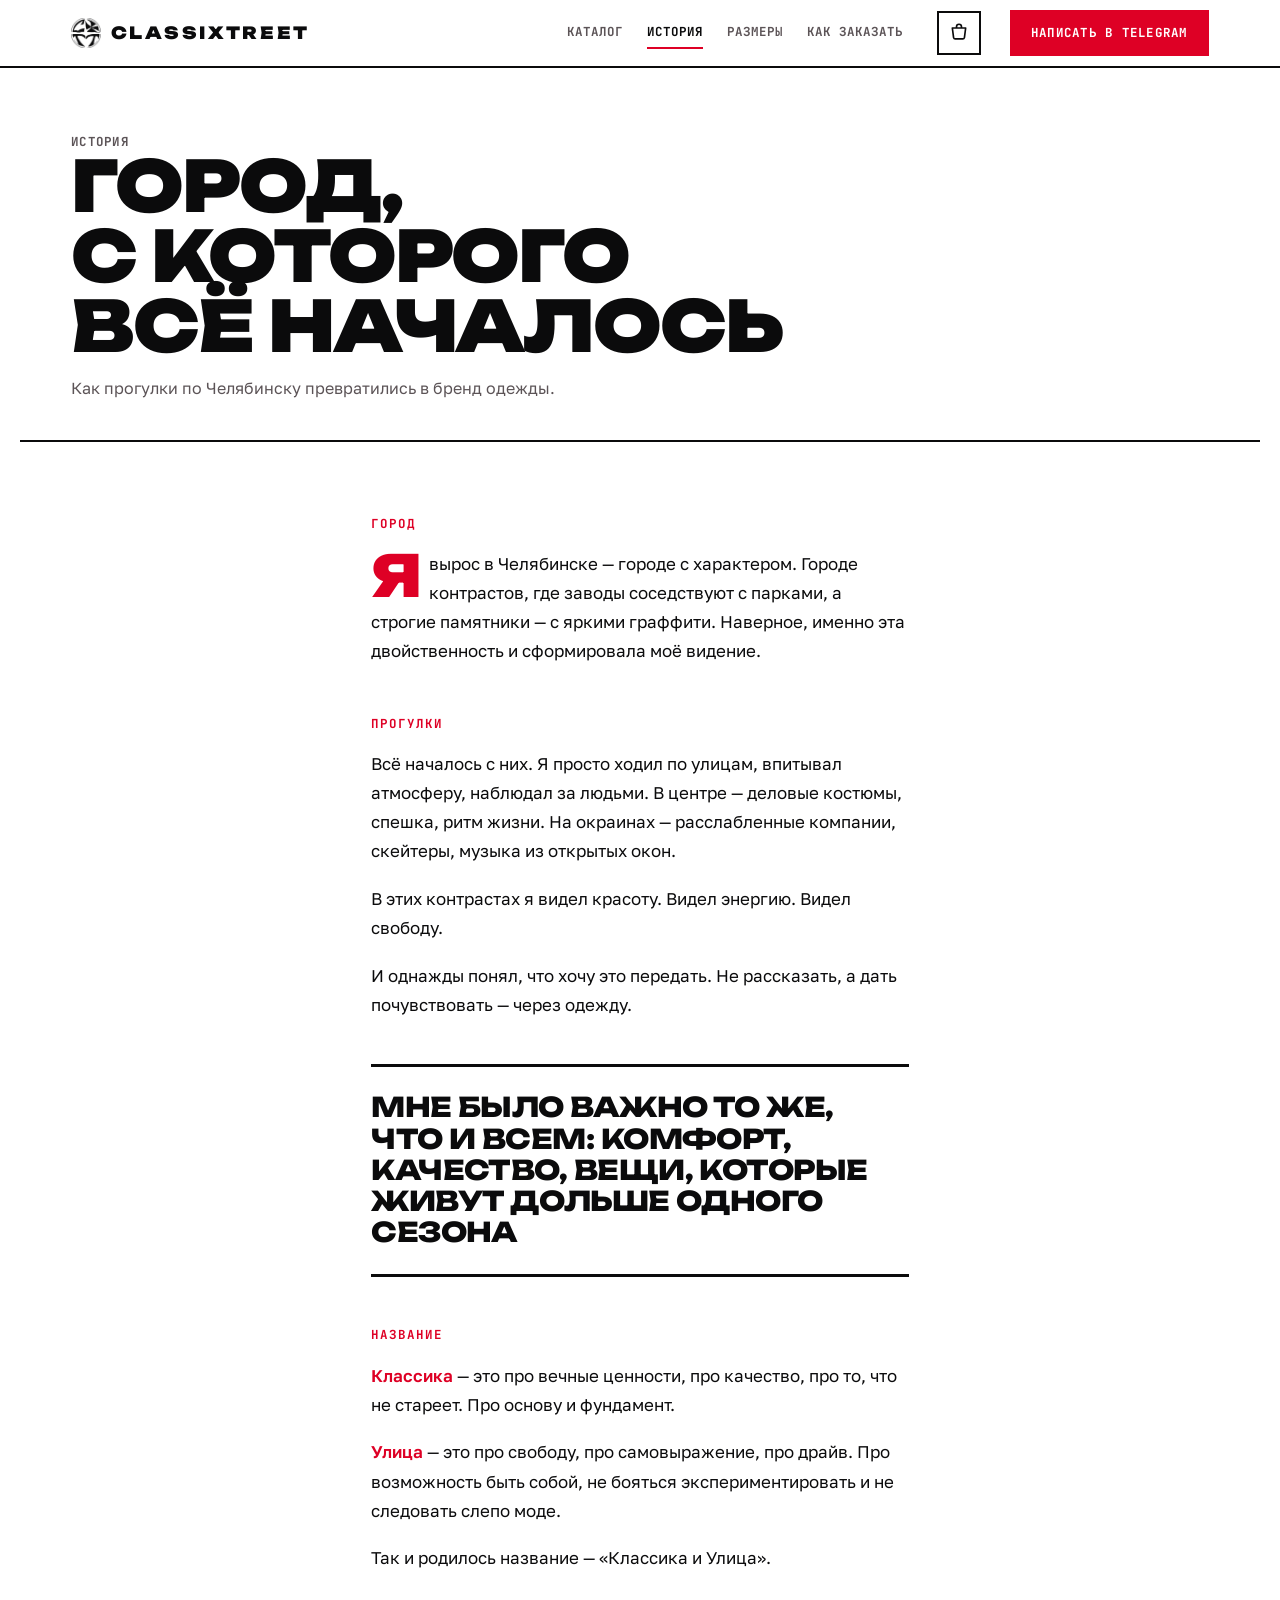
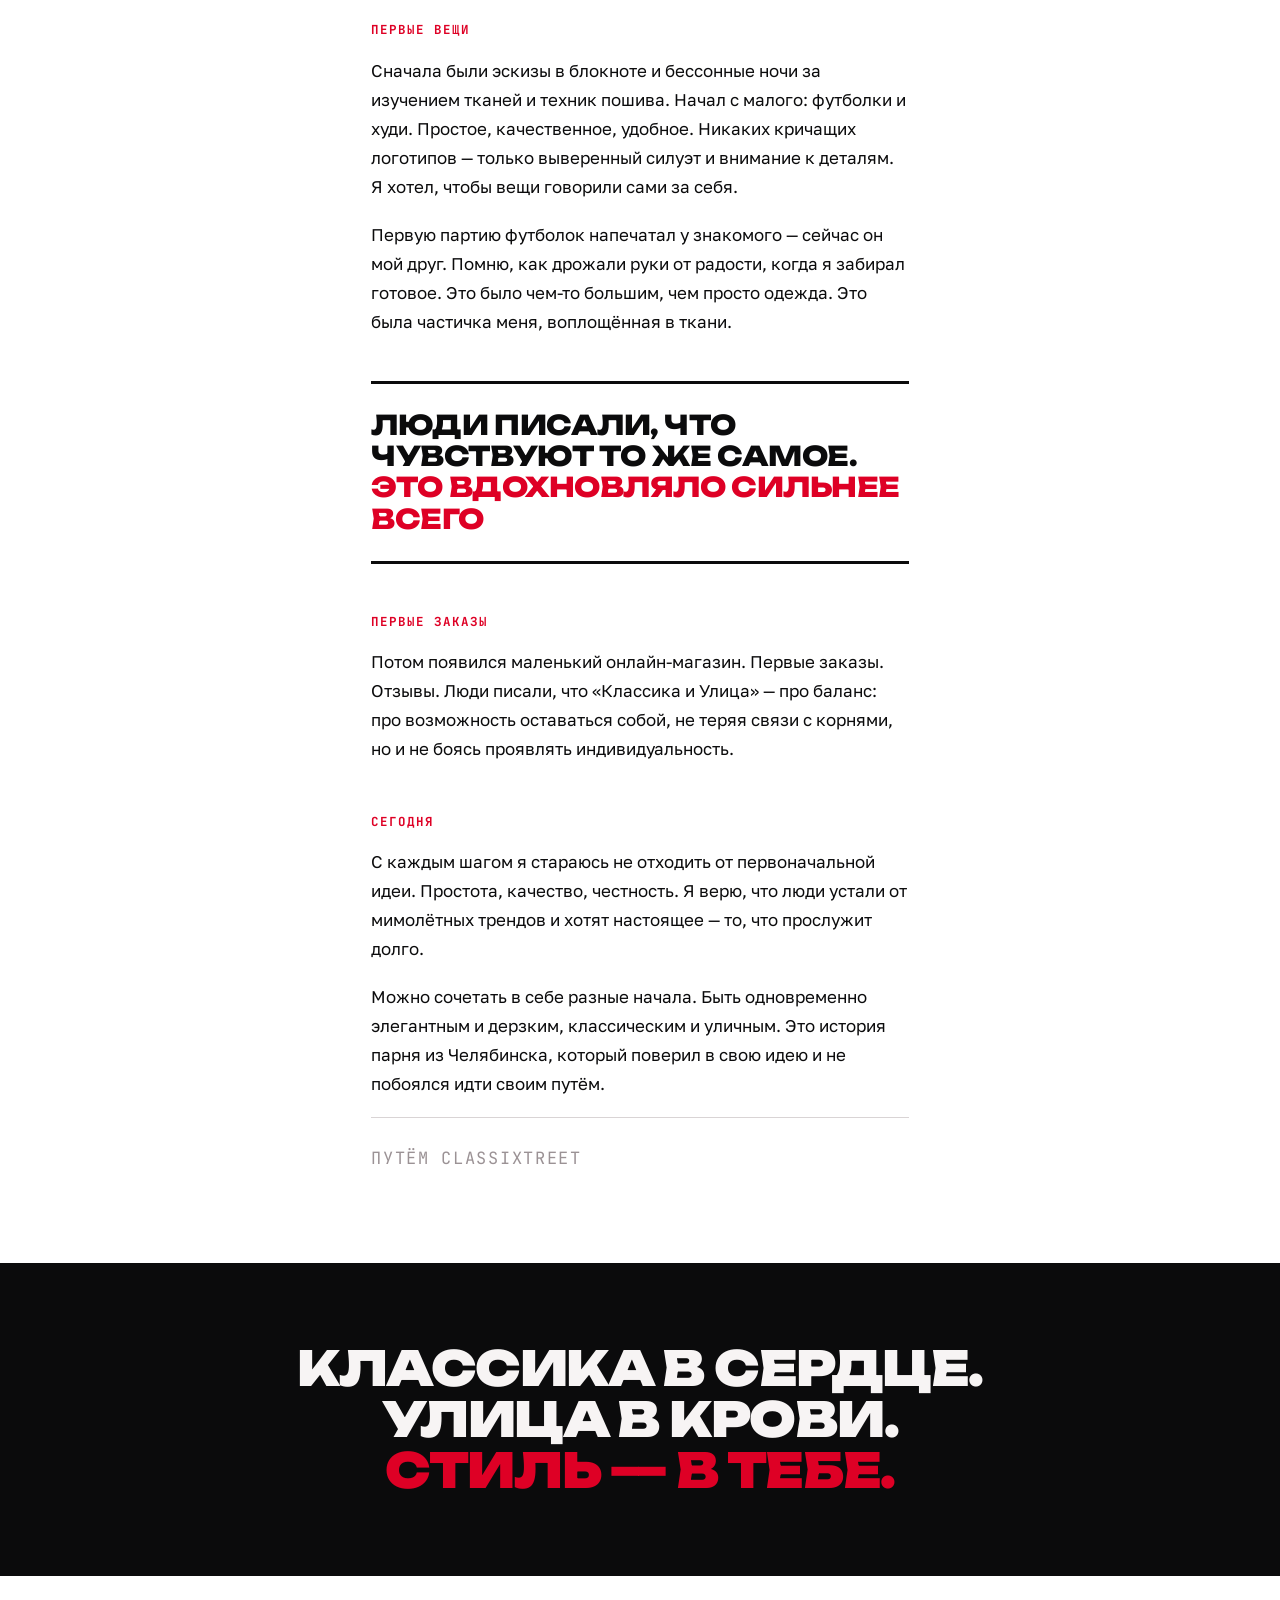
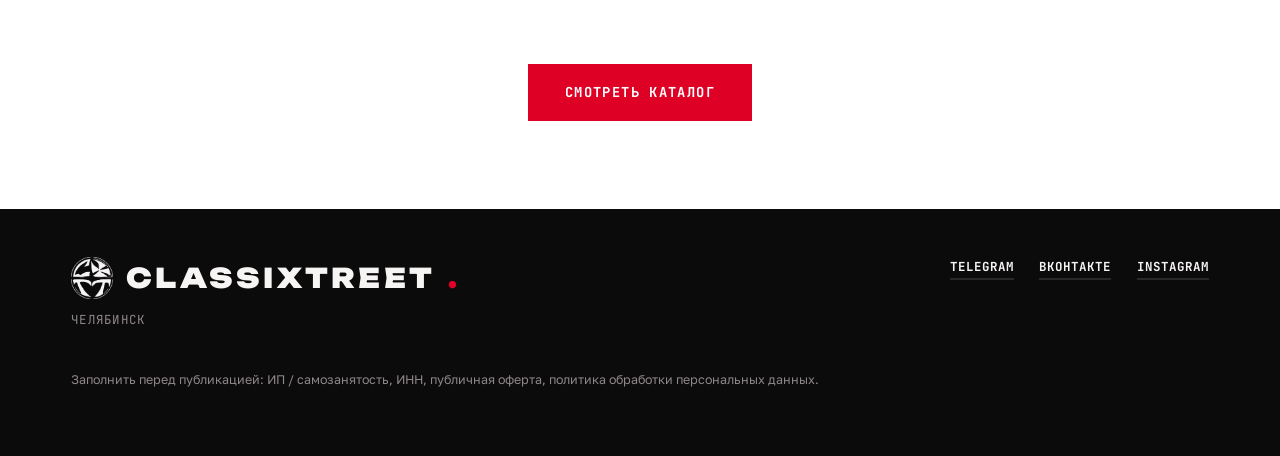
==== about.html @ a65165e1 "Initial commit: CLASSIXTREET site Static shop site with Telegram mini-app. - Product catalog with fi" ====
<!doctype html>
<html lang="ru">
<head>
<meta charset="utf-8">
<meta name="viewport" content="width=device-width, initial-scale=1">
<meta name="description" content="История бренда CLASSIXTREET — «Классика и Улица». Как прогулки по Челябинску превратились в одежду.">
<title>История — CLASSIXTREET</title>
<link rel="icon" href="img/favicon.png">
<link rel="preconnect" href="https://fonts.googleapis.com">
<link rel="preconnect" href="https://fonts.gstatic.com" crossorigin>
<link rel="stylesheet" href="https://fonts.googleapis.com/css2?family=Unbounded:wght@400;600;800;900&family=Golos+Text:wght@400;500;600;700&family=JetBrains+Mono:wght@400;700&display=swap">
<link rel="stylesheet" href="css/style.css">
</head>
<body data-page="about">

<header class="topbar">
  <div class="topbar__inner">
    <a class="brand" href="index.html"><span class="mark" aria-hidden="true"></span>CLASSIXTREET</a>
    <nav class="nav">
      <a href="catalog.html">Каталог</a>
      <a href="about.html" aria-current="page">История</a>
      <a href="index.html#sizes">Размеры</a>
      <a href="index.html#order">Как заказать</a>
    </nav>
    <a class="btn btn--red" href="index.html#order">Написать в Telegram</a>
  </div>
</header>

<main>

  <section class="pagehead wrap">
    <p class="mono pagehead__eyebrow">История</p>
    <h1>Город,<br>с которого<br>всё началось</h1>
    <p>Как прогулки по Челябинску превратились в бренд одежды.</p>
  </section>

  <article class="story wrap">

    <h2>Город</h2>
    <p class="story__lead">Я вырос в Челябинске — городе с характером. Городе контрастов, где заводы соседствуют с парками, а строгие памятники — с яркими граффити. Наверное, именно эта двойственность и сформировала моё видение.</p>

    <h2>Прогулки</h2>
    <p>Всё началось с них. Я просто ходил по улицам, впитывал атмосферу, наблюдал за людьми. В центре — деловые костюмы, спешка, ритм жизни. На окраинах — расслабленные компании, скейтеры, музыка из открытых окон.</p>
    <p>В этих контрастах я видел красоту. Видел энергию. Видел свободу.</p>
    <p>И однажды понял, что хочу это передать. Не рассказать, а дать почувствовать — через одежду.</p>

    <div class="pull">Мне было важно то же, что и всем: комфорт, качество, вещи, которые живут дольше одного сезона</div>

    <h2>Название</h2>
    <p><em>Классика</em> — это про вечные ценности, про качество, про то, что не стареет. Про основу и фундамент.</p>
    <p><em>Улица</em> — это про свободу, про самовыражение, про драйв. Про возможность быть собой, не бояться экспериментировать и не следовать слепо моде.</p>
    <p>Так и родилось название — «Классика и Улица».</p>

    <h2>Первые вещи</h2>
    <p>Сначала были эскизы в блокноте и бессонные ночи за изучением тканей и техник пошива. Начал с малого: футболки и худи. Простое, качественное, удобное. Никаких кричащих логотипов — только выверенный силуэт и внимание к деталям. Я хотел, чтобы вещи говорили сами за себя.</p>
    <p>Первую партию футболок напечатал у знакомого — сейчас он мой друг. Помню, как дрожали руки от радости, когда я забирал готовое. Это было чем-то большим, чем просто одежда. Это была частичка меня, воплощённая в ткани.</p>

    <div class="pull">Люди писали, что чувствуют то же самое. <span>Это вдохновляло сильнее всего</span></div>

    <h2>Первые заказы</h2>
    <p>Потом появился маленький онлайн-магазин. Первые заказы. Отзывы. Люди писали, что «Классика и Улица» — про баланс: про возможность оставаться собой, не теряя связи с корнями, но и не боясь проявлять индивидуальность.</p>

    <h2>Сегодня</h2>
    <p>С каждым шагом я стараюсь не отходить от первоначальной идеи. Простота, качество, честность. Я верю, что люди устали от мимолётных трендов и хотят настоящее — то, что прослужит долго.</p>
    <p>Можно сочетать в себе разные начала. Быть одновременно элегантным и дерзким, классическим и уличным. Это история парня из Челябинска, который поверил в свою идею и не побоялся идти своим путём.</p>

    <p class="mono story__sign">Путём CLASSIXTREET</p>

  </article>

  <section class="slogan">
    <div class="wrap">
      <p>Классика в сердце.<br>Улица в крови.<br><em>Стиль — в тебе.</em></p>
    </div>
  </section>

  <section class="section wrap" style="text-align:center">
    <a class="btn btn--red btn--big" href="catalog.html">Смотреть каталог</a>
  </section>

</main>

<footer class="foot">
  <div class="wrap">
    <div class="foot__grid">
      <div>
        <div class="foot__brand"><span class="mark mark--lg" aria-hidden="true"></span>CLASSIXTREET<em>.</em></div>
        <p class="mono" style="color:var(--band-soft);margin:.7rem 0 0">Челябинск</p>
      </div>
      <div class="foot__links">
        <a href="#">Telegram</a>
        <a href="#">ВКонтакте</a>
        <a href="#">Instagram</a>
      </div>
    </div>
    <p class="foot__legal">Заполнить перед публикацией: ИП / самозанятость, ИНН, публичная оферта, политика обработки персональных данных.</p>
  </div>
</footer>

<script src="js/products.js"></script>
<script src="js/app.js"></script>
<script src="js/cart.js"></script>
</body>
</html>
---- css/style.css ----
/* ============================================================
   CLASSIXTREET — общие стили для всех страниц
   ПАЛИТРА. Меняете здесь — меняется на всём сайте.
   ============================================================ */
:root{
  --paper:#FFFFFF;
  --surface:#FFFFFF;
  --surface-2:#F1EEEE;
  --ink:#0B0B0C;
  --ink-soft:#5C5457;
  --ink-faint:#9B9295;
  --rule:#0B0B0C;        /* жирные линии */
  --rule-soft:#D9D4D5;   /* тонкие линии внутри блоков */
  --accent:#DE0025;      /* красный */
  --accent-ink:#FFFFFF;

  --band:#0B0B0C;        /* чёрные полосы-секции */
  --band-ink:#F7F4F4;
  --band-soft:#8F8689;
  --band-rule:#2A2729;

  --f-display:"Unbounded","Golos Text",system-ui,sans-serif;
  --f-body:"Golos Text",system-ui,-apple-system,"Segoe UI",sans-serif;
  --f-mono:"JetBrains Mono",ui-monospace,"SF Mono",Consolas,monospace;

  --step--1:0.78rem;
  --step-0:1rem;
  --step-1:1.22rem;
  --step-2:1.7rem;
  --step-3:clamp(1.9rem,4vw,2.8rem);
  --step-4:clamp(3rem,10vw,7rem);

  --pad:clamp(1.1rem,4vw,3.5rem);
  --max:1240px;
}

@media (prefers-color-scheme: dark){
  :root:not([data-theme="light"]){
    --paper:#0B0B0C;
    --surface:#131314;
    --surface-2:#1C1B1D;
    --ink:#F7F4F4;
    --ink-soft:#A29A9C;
    --ink-faint:#6B6467;
    --rule:#F7F4F4;
    --rule-soft:#2E2C2E;
    --accent:#FF2740;
    --accent-ink:#0B0B0C;
    --band:#F7F4F4;
    --band-ink:#0B0B0C;
    --band-soft:#5C5457;
    --band-rule:#D9D4D5;
  }
}
:root[data-theme="dark"]{
  --paper:#0B0B0C;
  --surface:#131314;
  --surface-2:#1C1B1D;
  --ink:#F7F4F4;
  --ink-soft:#A29A9C;
  --ink-faint:#6B6467;
  --rule:#F7F4F4;
  --rule-soft:#2E2C2E;
  --accent:#FF2740;
  --accent-ink:#0B0B0C;
  --band:#F7F4F4;
  --band-ink:#0B0B0C;
  --band-soft:#5C5457;
  --band-rule:#D9D4D5;
}

*{box-sizing:border-box}
html{scroll-behavior:smooth}
body{
  margin:0;
  background:var(--paper);
  color:var(--ink);
  font-family:var(--f-body);
  font-size:var(--step-0);
  line-height:1.55;
  -webkit-font-smoothing:antialiased;
}
img{max-width:100%;display:block}
a{color:inherit}
:focus-visible{outline:3px solid var(--accent);outline-offset:2px}

.wrap{max-width:var(--max);margin:0 auto;padding-inline:var(--pad)}

.mono{
  font-family:var(--f-mono);
  font-size:var(--step--1);
  letter-spacing:.1em;
  text-transform:uppercase;
}

/* ============================================================
   ПОЛОСА «ЧЕРНОВИК» — удалить, когда сайт заполнен
   ============================================================ */
.draftbar{background:var(--accent);color:#fff}
.draftbar__inner{
  max-width:var(--max);margin:0 auto;padding:.55rem var(--pad);
  display:flex;gap:.8rem;align-items:baseline;flex-wrap:wrap;
}
.draftbar b{
  font-family:var(--f-mono);font-weight:700;font-size:.68rem;
  letter-spacing:.14em;text-transform:uppercase;
  border:1px solid rgba(255,255,255,.6);padding:.1rem .45rem;
}
.draftbar p{margin:0;font-size:var(--step--1);color:rgba(255,255,255,.92)}

/* ============================================================
   ШАПКА
   ============================================================ */
.topbar{
  position:sticky;top:0;z-index:60;
  background:var(--paper);
  border-bottom:2px solid var(--rule);
}
.topbar__inner{
  max-width:var(--max);margin:0 auto;padding:0 var(--pad);
  display:flex;align-items:center;gap:1.5rem;min-height:66px;
}
.brand{
  font-family:var(--f-display);font-weight:900;
  font-size:1.05rem;letter-spacing:.16em;
  text-decoration:none;white-space:nowrap;
  display:inline-flex;align-items:center;gap:.6rem;
}

/* Знак бренда. Рисуется маской из img/logo.png и красится текущим цветом текста,
   поэтому один файл работает и на белом фоне, и на чёрном, и в тёмной теме. */
.mark{
  display:inline-block;flex:none;
  width:30px;height:30px;
  background-color:currentColor;
  -webkit-mask:url("[data-uri]") center/contain no-repeat;
  mask:url("[data-uri]") center/contain no-repeat;
}
.mark--lg{width:42px;height:42px}
.brand:hover .mark{background-color:var(--accent)}
.nav{display:flex;gap:1.5rem;margin-left:auto}
.nav a{
  text-decoration:none;color:var(--ink-soft);
  font-family:var(--f-mono);font-size:var(--step--1);font-weight:700;
  letter-spacing:.08em;text-transform:uppercase;
  padding-block:.35rem;border-bottom:2px solid transparent;
}
.nav a:hover{color:var(--ink);border-bottom-color:var(--accent)}
.nav a[aria-current="page"]{color:var(--ink);border-bottom-color:var(--accent)}
@media (max-width:900px){.nav{display:none}}

.btn{
  display:inline-flex;align-items:center;gap:.5rem;
  font-family:var(--f-mono);font-weight:700;font-size:var(--step--1);
  letter-spacing:.1em;text-transform:uppercase;
  padding:.7rem 1.2rem;text-decoration:none;cursor:pointer;
  border:2px solid var(--ink);background:var(--ink);color:var(--paper);
  transition:background .14s ease,border-color .14s ease,color .14s ease;
}
.btn:hover{background:var(--accent);border-color:var(--accent);color:#fff}
.btn--red{background:var(--accent);border-color:var(--accent);color:#fff}
.btn--red:hover{background:var(--ink);border-color:var(--ink);color:var(--paper)}
.btn--ghost{background:transparent;color:var(--ink);border-color:var(--ink)}
.btn--ghost:hover{background:var(--ink);color:var(--paper)}
.btn--big{padding:1rem 2.2rem;font-size:.86rem}
.topbar .btn{margin-left:.3rem}
@media (max-width:560px){.topbar .btn{display:none}}

/* ============================================================
   БЕГУЩАЯ СТРОКА
   ============================================================ */
.ticker{background:var(--accent);color:#fff;overflow:hidden;border-bottom:2px solid var(--rule)}
.ticker__track{display:flex;width:max-content;animation:slide 28s linear infinite}
.ticker span{
  font-family:var(--f-mono);font-weight:700;font-size:.74rem;
  letter-spacing:.18em;text-transform:uppercase;
  padding:.55rem 0;white-space:nowrap;
}
.ticker i{font-style:normal;padding:0 1.5rem;opacity:.6}
@keyframes slide{from{transform:translateX(0)}to{transform:translateX(-50%)}}

/* ============================================================
   ОБЛОЖКА
   ============================================================ */
.hero{padding-block:clamp(3rem,9vw,6rem) clamp(2.4rem,6vw,4rem)}
.hero__eyebrow{color:var(--accent);font-weight:700;margin:0 0 1.8rem}
.hero h1{
  font-family:var(--f-display);font-weight:900;
  font-size:clamp(2.5rem,8vw,5.4rem);line-height:.98;
  letter-spacing:-.035em;text-transform:uppercase;
  margin:0 0 1.6rem;text-wrap:balance;
}
.hero h1 em{font-style:normal;color:var(--accent)}
.hero__lede{max-width:42ch;font-size:var(--step-1);color:var(--ink-soft);margin:0 0 2.4rem}
.hero__actions{display:flex;gap:.7rem;flex-wrap:wrap}

/* шапка внутренней страницы */
.pagehead{padding-block:clamp(2.4rem,6vw,4rem) clamp(1.6rem,4vw,2.4rem);border-bottom:2px solid var(--rule)}
.pagehead__eyebrow{color:var(--accent);font-weight:700;margin:0 0 1.2rem}
.pagehead h1{
  font-family:var(--f-display);font-weight:900;
  font-size:clamp(2.4rem,7vw,4.4rem);line-height:.99;
  letter-spacing:-.03em;text-transform:uppercase;margin:0 0 1rem;
}
.pagehead p{max-width:52ch;color:var(--ink-soft);margin:0}

/* ============================================================
   ЧЁРНАЯ ПОЛОСА С ЦИФРАМИ
   ============================================================ */
.specstrip{background:var(--band);color:var(--band-ink)}
.specstrip__inner{max-width:var(--max);margin:0 auto;display:grid;grid-template-columns:repeat(4,1fr)}
.specstrip__inner > div{padding:1.6rem var(--pad) 1.7rem;border-left:1px solid var(--band-rule)}
.specstrip__inner > div:first-child{border-left:0}
.specstrip b{
  display:block;font-family:var(--f-display);font-weight:900;
  font-size:var(--step-2);line-height:1;margin-bottom:.55rem;
  font-variant-numeric:tabular-nums;color:var(--accent);
}
.specstrip span{color:var(--band-soft);font-weight:700}
@media (max-width:760px){
  .specstrip__inner{grid-template-columns:repeat(2,1fr)}
  .specstrip__inner > div:nth-child(3){border-left:0}
  .specstrip__inner > div:nth-child(n+3){border-top:1px solid var(--band-rule)}
}

/* ============================================================
   СЕКЦИИ
   ============================================================ */
.section{padding-block:clamp(3rem,8vw,5.5rem)}
.section__head{
  display:flex;align-items:baseline;gap:1rem;flex-wrap:wrap;
  border-bottom:3px solid var(--rule);padding-bottom:.8rem;margin-bottom:2.2rem;
}
.section__head h2{
  font-family:var(--f-display);font-weight:900;
  font-size:var(--step-3);line-height:1;margin:0;
  letter-spacing:-.025em;text-transform:uppercase;
}
.section__head .mono{color:var(--ink-faint);margin-left:auto;font-weight:700}

/* ============================================================
   ФИЛЬТРЫ
   ============================================================ */
.filters{display:flex;gap:.45rem;flex-wrap:wrap}
.filters button{
  font-family:var(--f-mono);font-weight:700;font-size:var(--step--1);
  letter-spacing:.08em;text-transform:uppercase;
  background:transparent;color:var(--ink-soft);
  border:2px solid var(--rule-soft);padding:.5rem .95rem;cursor:pointer;
  transition:.14s ease;
}
.filters button:hover{color:var(--ink);border-color:var(--ink)}
.filters button[aria-pressed="true"]{background:var(--accent);border-color:var(--accent);color:#fff}

/* панель фильтров на странице каталога */
.filterbar{border:2px solid var(--rule);margin-bottom:1.6rem}
.filterbar__row{
  display:flex;gap:1rem;align-items:center;flex-wrap:wrap;
  padding:1rem 1.1rem;border-bottom:1px solid var(--rule-soft);
}
.filterbar__row:last-child{border-bottom:0}
/* класс задаёт display:flex и перебивает встроенное правило [hidden] — возвращаем его */
.filterbar__row[hidden]{display:none}
.filterbar__label{
  font-family:var(--f-mono);font-weight:700;font-size:var(--step--1);
  letter-spacing:.1em;text-transform:uppercase;color:var(--ink-faint);
  min-width:9.5rem;
}
.results{
  display:flex;align-items:baseline;gap:1rem;flex-wrap:wrap;
  margin-bottom:1.2rem;
}
.results__count{
  font-family:var(--f-mono);font-weight:700;font-size:var(--step--1);
  letter-spacing:.08em;text-transform:uppercase;color:var(--ink-faint);
  font-variant-numeric:tabular-nums;
}
.results__reset{
  font-family:var(--f-mono);font-weight:700;font-size:var(--step--1);
  letter-spacing:.08em;text-transform:uppercase;color:var(--accent);
  background:none;border:0;cursor:pointer;padding:0;
  border-bottom:2px solid currentColor;
}
.empty{
  border:2px dashed var(--rule-soft);padding:3rem 1.5rem;text-align:center;
  color:var(--ink-faint);font-family:var(--f-mono);font-size:var(--step--1);
  letter-spacing:.08em;text-transform:uppercase;
}

/* ============================================================
   КАРТОЧКИ ТОВАРОВ
   ============================================================ */
.grid{display:grid;gap:0;border:2px solid var(--rule);grid-template-columns:repeat(3,1fr)}
@media (max-width:900px){.grid{grid-template-columns:repeat(2,1fr)}}
@media (max-width:560px){.grid{grid-template-columns:1fr}}

.card{
  background:var(--surface);display:flex;flex-direction:column;
  border-right:1px solid var(--rule-soft);
  border-bottom:1px solid var(--rule-soft);
  position:relative;transition:background .14s ease;
}
.card[hidden]{display:none}
.card::after{
  content:"";position:absolute;inset:0;pointer-events:none;
  border:3px solid transparent;transition:border-color .14s ease;
}
.card:hover::after{border-color:var(--accent)}
.card:hover .card__name{color:var(--accent)}

/* Фирменный фон карточки. Виден, пока у товара не прописано своё фото;
   как только в products.js появляется photo, снимок ложится поверх. */
.card__shot{
  position:relative;aspect-ratio:4/5;
  background:#0B0B0C url("../img/card-bg.jpg") center/cover no-repeat;
  display:grid;place-items:center;overflow:hidden;
}
/* одиночное фото товара (без разворота) */
.card__shot > img{
  width:100%;height:100%;object-fit:contain;position:relative;z-index:1;
  filter:drop-shadow(0 16px 22px rgba(0,0,0,.6));
}

/* ---- разворот вещи: перёд и спина ----
   Работает, когда у товара в products.js заданы и photo, и photo2. */
.card__shot{perspective:1400px}
.flip{position:absolute;inset:0;z-index:1;cursor:pointer}
.flip__inner{
  position:absolute;inset:0;
  transform-style:preserve-3d;
  transition:transform .85s cubic-bezier(.2,.75,.2,1);
}
.card:hover .flip__inner,
.flip.is-flipped .flip__inner{transform:rotateY(180deg)}
.flip__face{
  position:absolute;inset:0;width:100%;height:100%;
  /* contain, а не cover: слой с вещью прозрачный, фон карточки виден насквозь
     и остаётся неподвижным — поворачивается только вещь */
  object-fit:contain;
  -webkit-backface-visibility:hidden;backface-visibility:hidden;
  filter:drop-shadow(0 16px 22px rgba(0,0,0,.6));
}
.flip__face--back{transform:rotateY(180deg)}

/* значок «покрутить» */
.flip__badge{
  position:absolute;right:.7rem;bottom:.7rem;z-index:3;
  display:flex;align-items:center;gap:.35rem;
  padding:.3rem .5rem;
  background:rgba(11,11,12,.55);
  border:1px solid rgba(255,255,255,.28);
  color:#fff;
  transition:opacity .25s ease;
}
.flip__badge svg{width:14px;height:14px;fill:none;stroke:currentColor;stroke-width:2.2;stroke-linecap:round;stroke-linejoin:round}
.flip__badge b{
  font-family:var(--f-mono);font-weight:700;font-size:.62rem;
  letter-spacing:.12em;
}
.card:hover .flip__badge{opacity:0}

@media (prefers-reduced-motion:reduce){
  .flip__inner{transition:none}
}
.card__slot{
  text-align:center;color:rgba(255,255,255,.5);
  font-family:var(--f-mono);font-weight:700;font-size:var(--step--1);
  letter-spacing:.1em;text-transform:uppercase;line-height:1.9;
}
.card__tag{
  position:absolute;top:0;left:0;z-index:2;
  background:var(--accent);color:#fff;
  font-family:var(--f-mono);font-weight:700;font-size:.66rem;
  letter-spacing:.14em;text-transform:uppercase;padding:.3rem .6rem;
}
.card__sold{
  position:absolute;top:0;right:0;z-index:2;
  background:var(--ink);color:var(--paper);
  font-family:var(--f-mono);font-weight:700;font-size:.66rem;
  letter-spacing:.14em;text-transform:uppercase;padding:.3rem .6rem;
}

.card__body{padding:1.15rem 1.2rem 1.35rem;display:flex;flex-direction:column;gap:.95rem;flex:1}
.card__cat{color:var(--accent);font-weight:700}
/* цвет расцветки — строка под названием карточки */
.card__sub{
  margin-top:-.7rem;font-family:var(--f-mono);font-size:var(--step--1);
  letter-spacing:.1em;text-transform:uppercase;color:var(--ink-faint);
}

.card__name{
  font-family:var(--f-display);font-weight:800;font-size:var(--step-1);
  line-height:1.08;margin:0;letter-spacing:-.02em;text-transform:uppercase;
  transition:color .14s ease;
}
.spec{width:100%;border-collapse:collapse;font-size:var(--step--1)}
.spec th,.spec td{text-align:left;padding:.36rem 0;border-bottom:1px solid var(--rule-soft);vertical-align:top}
.spec th{
  font-weight:700;color:var(--ink-faint);font-family:var(--f-mono);
  letter-spacing:.06em;text-transform:uppercase;width:46%;
}
.spec td{color:var(--ink-soft);font-variant-numeric:tabular-nums}
.card__foot{margin-top:auto;display:flex;align-items:center;justify-content:space-between;gap:1rem;padding-top:.4rem}
.price{font-family:var(--f-display);font-weight:900;font-size:var(--step-1);font-variant-numeric:tabular-nums}
.price[data-empty]{color:var(--ink-faint)}

/* старая цена и размер скидки */
.card__price,.modal__pricebox{display:flex;align-items:baseline;gap:.5rem;flex-wrap:wrap}
.price__old{
  font-family:var(--f-mono);font-size:var(--step--1);
  color:var(--ink-faint);text-decoration-thickness:1px;
}
.price__off{
  font-family:var(--f-mono);font-weight:700;font-size:.7rem;
  letter-spacing:.06em;background:var(--accent);color:#fff;
  padding:.16rem .4rem;line-height:1;
}
.card__foot a{
  font-family:var(--f-mono);font-weight:700;font-size:var(--step--1);
  letter-spacing:.08em;text-transform:uppercase;
  color:#fff;background:var(--accent);text-decoration:none;padding:.42rem .8rem;
  transition:background .14s ease;
}
.card__foot a:hover{background:var(--ink)}

/* кнопка «весь каталог» под сеткой */
.catalog-cta{
  border:2px solid var(--rule);border-top:0;
  padding:2rem 1.5rem 2.2rem;text-align:center;
  display:flex;flex-direction:column;align-items:center;gap:.9rem;
}
.catalog-cta p{margin:0;color:var(--ink-faint);font-family:var(--f-mono);font-size:var(--step--1);letter-spacing:.08em;text-transform:uppercase}

/* ============================================================
   РАЗМЕРНАЯ СЕТКА
   ============================================================ */
.tablewrap{overflow-x:auto;border:2px solid var(--rule);background:var(--surface)}
.tablewrap[hidden]{display:none}
table.sizes{width:100%;border-collapse:collapse;min-width:540px}
table.sizes th,table.sizes td{
  padding:.75rem 1rem;text-align:left;
  border-bottom:1px solid var(--rule-soft);font-variant-numeric:tabular-nums;
}
table.sizes thead th{
  font-family:var(--f-mono);font-weight:700;font-size:var(--step--1);
  letter-spacing:.08em;text-transform:uppercase;
  color:var(--band-ink);background:var(--band);border-bottom:0;
}
table.sizes tbody th{font-family:var(--f-display);font-weight:900;font-size:var(--step-0)}
table.sizes td{color:var(--ink-soft)}
table.sizes tbody tr:last-child th,table.sizes tbody tr:last-child td{border-bottom:0}
.note{margin-top:.9rem;color:var(--ink-faint);font-size:var(--step--1)}

/* схема замеров + таблица рядом */
.sizeblock{display:grid;grid-template-columns:minmax(230px,320px) 1fr;gap:1.4rem;align-items:start}
.sizeblock[hidden]{display:none}
@media (max-width:820px){.sizeblock{grid-template-columns:1fr}}

.sizeblock__fig{
  margin:0;border:2px solid var(--rule);background:var(--surface);
  padding:1.2rem 1.2rem 1rem;
}
.sizeblock__fig svg{width:100%;height:auto;display:block;color:var(--ink)}
.sizeblock__fig figcaption{
  margin-top:.9rem;color:var(--ink-faint);text-align:center;line-height:1.5;
}
/* силуэт вещи */
.sizeblock__fig .tee{fill:none;stroke:var(--ink);stroke-width:3;stroke-linejoin:round;stroke-linecap:round}
.sizeblock__fig .thin{stroke-width:1.6;opacity:.55}
/* размерные линии со стрелками */
.sizeblock__fig .dim{stroke:var(--accent);stroke-width:2}
.sizeblock__fig .arrowhead{fill:var(--accent)}
/* буквы в кружках */
.sizeblock__fig .lab circle{fill:var(--accent);stroke:none}
.sizeblock__fig .lab text{
  fill:#fff;font-family:var(--f-display);font-weight:800;font-size:16px;
  text-anchor:middle;dominant-baseline:central;
}
/* буква-подсказка в шапке таблицы */
table.sizes thead th i{
  font-style:normal;display:inline-block;
  background:var(--accent);color:#fff;
  width:1.15rem;height:1.15rem;line-height:1.15rem;text-align:center;
  margin-right:.4rem;font-size:.7rem;
}
/* правило под таблицей размеров */
.sizes__note{
  margin:.75rem 0 0;padding-left:.75rem;border-left:3px solid var(--accent);
  font-family:var(--f-mono);font-size:var(--step--1);line-height:1.45;
  letter-spacing:.02em;color:var(--ink-soft);
}

.sizes__cap{
  position:absolute;width:1px;height:1px;overflow:hidden;
  clip:rect(0 0 0 0);clip-path:inset(50%);white-space:nowrap;
}

/* ============================================================
   КАК ЗАКАЗАТЬ — чёрный блок
   ============================================================ */
.orderband{background:var(--band);color:var(--band-ink);padding-block:clamp(3rem,8vw,5.5rem)}
.orderband .section__head{border-bottom-color:var(--band-rule)}
.orderband .section__head h2{color:var(--band-ink)}
.orderband .section__head .mono{color:var(--band-soft)}
.steps{display:grid;grid-template-columns:repeat(3,1fr);border:2px solid var(--band-rule)}
@media (max-width:760px){.steps{grid-template-columns:1fr}}
.step{padding:1.7rem 1.4rem 1.9rem;border-left:1px solid var(--band-rule)}
.step:first-child{border-left:0}
@media (max-width:760px){
  .step{border-left:0;border-top:1px solid var(--band-rule)}
  .step:first-child{border-top:0}
}
.step__n{
  font-family:var(--f-display);font-weight:900;font-size:2.4rem;line-height:1;
  color:var(--accent);display:block;margin-bottom:1rem;font-variant-numeric:tabular-nums;
}
.step h3{
  font-family:var(--f-display);font-weight:800;font-size:var(--step-1);
  margin:0 0 .6rem;line-height:1.12;text-transform:uppercase;letter-spacing:-.015em;
}
.step p{margin:0;color:var(--band-soft);font-size:.95rem}
.orderband__cta{margin-top:2rem;display:flex;gap:.7rem;flex-wrap:wrap;align-items:center}
.orderband__cta .btn{border-color:var(--accent);background:var(--accent);color:#fff}
.orderband__cta .btn:hover{background:transparent;border-color:var(--band-ink);color:var(--band-ink)}

/* ============================================================
   ВОПРОСЫ
   ============================================================ */
.faq{border-top:2px solid var(--rule)}
.faq details{border-bottom:1px solid var(--rule-soft)}
.faq summary{
  cursor:pointer;list-style:none;padding:1.15rem 0;
  font-family:var(--f-display);font-weight:600;font-size:var(--step-1);
  display:flex;align-items:center;gap:1rem;
}
.faq summary::-webkit-details-marker{display:none}
.faq summary:hover{color:var(--accent)}
.faq summary::after{
  content:"+";margin-left:auto;color:var(--accent);
  font-family:var(--f-mono);font-weight:700;font-size:var(--step-2);line-height:1;
}
.faq details[open] summary::after{content:"–"}
.faq p{margin:0 0 1.3rem;color:var(--ink-soft);max-width:65ch}

/* ============================================================
   ПОДВАЛ
   ============================================================ */
.foot{background:var(--band);color:var(--band-ink);padding-block:3rem 3.4rem}
.foot__grid{display:flex;gap:2.5rem;flex-wrap:wrap;align-items:flex-start}
.foot__brand{
  font-family:var(--f-display);font-weight:900;font-size:var(--step-2);
  letter-spacing:.12em;text-transform:uppercase;
  display:flex;align-items:center;gap:.8rem;
}
.foot__brand em{font-style:normal;color:var(--accent)}
.foot__links{display:flex;gap:1.6rem;flex-wrap:wrap;margin-left:auto}
.foot__links a{
  font-family:var(--f-mono);font-weight:700;font-size:var(--step--1);
  letter-spacing:.08em;text-transform:uppercase;text-decoration:none;
  color:var(--band-ink);border-bottom:2px solid var(--band-rule);padding-bottom:2px;
}
.foot__links a:hover{color:var(--accent);border-bottom-color:var(--accent)}
.foot__legal{margin-top:2.5rem;color:var(--band-soft);font-size:var(--step--1)}

@media (prefers-reduced-motion:reduce){
  html{scroll-behavior:auto}
  *{transition:none!important}
  .ticker__track{animation:none}
}

/* ============================================================
   ПОДРОБНАЯ ПАНЕЛЬ ТОВАРА
   ============================================================ */
body.is-locked{overflow:hidden}

.modal{position:fixed;inset:0;z-index:200;display:flex;align-items:center;justify-content:center;padding:clamp(.5rem,3vw,2rem)}
.modal[hidden]{display:none}
.modal__backdrop{position:absolute;inset:0;background:rgba(0,0,0,.78);backdrop-filter:blur(3px)}

.modal__panel{
  position:relative;z-index:1;
  width:min(1100px,100%);max-height:92vh;overflow-y:auto;
  background:var(--paper);border:2px solid var(--rule);
  animation:modal-in .22s cubic-bezier(.2,.8,.2,1);
}
@keyframes modal-in{from{opacity:0;transform:translateY(14px)}to{opacity:1;transform:none}}
@media (prefers-reduced-motion:reduce){.modal__panel{animation:none}}

.modal__close{
  position:absolute;top:0;right:0;z-index:3;
  width:46px;height:46px;display:grid;place-items:center;
  background:var(--ink);border:0;cursor:pointer;color:var(--paper);
  transition:background .14s ease;
}
.modal__close:hover{background:var(--accent);color:#fff}
.modal__close svg{width:18px;height:18px;fill:none;stroke:currentColor;stroke-width:2.4;stroke-linecap:round}

.modal__grid{display:grid;grid-template-columns:minmax(0,1fr) minmax(0,1fr)}
@media (max-width:820px){.modal__grid{grid-template-columns:1fr}}

/* фото */
.modal__media{border-right:1px solid var(--rule-soft);display:flex;flex-direction:column}
@media (max-width:820px){.modal__media{border-right:0;border-bottom:1px solid var(--rule-soft)}}
.modal__shot{
  aspect-ratio:4/5;background:#0B0B0C url("../img/card-bg.jpg") center/cover no-repeat;
  display:grid;place-items:center;overflow:hidden;
}
.modal__shot img{width:100%;height:100%;object-fit:contain;filter:drop-shadow(0 18px 26px rgba(0,0,0,.6))}
.modal__views{padding:.9rem 1rem;gap:.4rem;justify-content:center}

/* данные */
.modal__info{padding:clamp(1.2rem,3vw,2rem);display:flex;flex-direction:column;gap:1rem}
.modal__cat{color:var(--accent);font-weight:700}
.modal__name{
  font-family:var(--f-display);font-weight:900;
  font-size:clamp(1.5rem,3.4vw,2.2rem);line-height:1.02;
  letter-spacing:-.025em;text-transform:uppercase;margin:0;
}
/* цвет расцветки в подробной панели */
.modal__sub{margin-top:-.55rem;color:var(--ink-faint);font-weight:700}
.modal__sub[hidden]{display:none}

/* подробное описание списком */
.modal__desc{
  margin:0;padding:0;list-style:none;
  display:flex;flex-direction:column;gap:.55rem;
  font-size:var(--step--1);line-height:1.5;color:var(--ink-soft);
}
.modal__desc[hidden]{display:none}
.modal__desc li{position:relative;padding-left:1.05rem}
.modal__desc li::before{
  content:"";position:absolute;left:0;top:.55em;
  width:6px;height:6px;background:var(--accent);
}

.modal__price{
  font-family:var(--f-display);font-weight:900;font-size:1.7rem;
  font-variant-numeric:tabular-nums;line-height:1;
}
.modal__price.is-empty{color:var(--ink-faint)}
.modal__pricebox .price{font-size:1.7rem}
.modal__pricebox .price__old{font-size:.95rem}
.modal__info .spec th{width:42%}

.modal__sizes{display:flex;flex-direction:column;gap:.6rem;margin-top:.2rem}
.modal__sizes-label{color:var(--ink-faint);font-weight:700}
.modal__order{justify-content:center;text-align:center}
.modal__hint{margin:0;color:var(--ink-faint)}

/* размерная сетка внизу панели */
.modal__chart{
  border-top:2px solid var(--rule);
  padding:clamp(1.2rem,3vw,2rem);
  display:flex;flex-direction:column;gap:1rem;
}
.modal__chart-title{
  font-family:var(--f-display);font-weight:900;font-size:var(--step-2);
  text-transform:uppercase;letter-spacing:-.02em;margin:0;
}
.modal__chart .note{margin:0}

/* карточка кликабельна */
.card{cursor:pointer}

/* ============================================================
   БЛОК «КЛАССИКА И УЛИЦА» — два смысла бренда
   ============================================================ */
.duo{display:grid;grid-template-columns:1fr 1fr}
@media (max-width:760px){.duo{grid-template-columns:1fr}}
.duo__half{padding:clamp(2.2rem,5vw,4rem) clamp(1.2rem,4vw,3.5rem)}
.duo__half--ink{background:var(--band);color:var(--band-ink)}
.duo__half--red{background:var(--accent);color:#fff}
.duo__word{
  font-family:var(--f-display);font-weight:900;
  font-size:clamp(2.4rem,6vw,4.2rem);line-height:.9;
  letter-spacing:-.04em;text-transform:uppercase;margin:0 0 1.2rem;
}
.duo__half p{margin:0;max-width:34ch;font-size:var(--step-1);line-height:1.5}
.duo__half--ink p{color:var(--band-soft)}
.duo__half--red p{color:rgba(255,255,255,.88)}

/* ============================================================
   ПОДВОДКА К ИСТОРИИ НА ГЛАВНОЙ
   ============================================================ */
.teaser{display:grid;grid-template-columns:minmax(0,1fr) minmax(0,1.1fr);gap:clamp(1.5rem,4vw,3.5rem);align-items:start}
@media (max-width:820px){.teaser{grid-template-columns:1fr}}
.teaser__quote{
  font-family:var(--f-display);font-weight:900;
  font-size:clamp(1.6rem,3.2vw,2.4rem);line-height:1.02;
  letter-spacing:-.03em;text-transform:uppercase;margin:0;
}
.teaser__quote em{font-style:normal;color:var(--accent)}
.teaser__body p{margin:0 0 1rem;color:var(--ink-soft);max-width:56ch}
.teaser__body .btn{margin-top:.6rem}

/* ============================================================
   ФИНАЛЬНАЯ ПОЛОСА — СЛОГАН
   ============================================================ */
.slogan{background:var(--band);color:var(--band-ink);padding-block:clamp(3rem,8vw,5rem);text-align:center}
.slogan p{
  font-family:var(--f-display);font-weight:900;
  font-size:clamp(1.6rem,4.5vw,3rem);line-height:1.06;
  letter-spacing:-.03em;text-transform:uppercase;margin:0;
}
.slogan em{font-style:normal;color:var(--accent)}

/* ============================================================
   СТРАНИЦА «ИСТОРИЯ»
   ============================================================ */
.story{max-width:64ch;margin:0 auto;padding-block:clamp(2.5rem,6vw,4.5rem)}
.story h2{
  font-family:var(--f-mono);font-weight:700;font-size:var(--step--1);
  letter-spacing:.16em;text-transform:uppercase;color:var(--accent);
  margin:3rem 0 1rem;
}
.story h2:first-of-type{margin-top:0}
.story p{margin:0 0 1.15rem;line-height:1.72;font-size:1.06rem}
.story__lead{font-size:1.25rem;line-height:1.6;color:var(--ink)}
.story__lead::first-letter{
  float:left;font-family:var(--f-display);font-weight:900;
  font-size:3.6rem;line-height:.82;padding:.06em .12em 0 0;color:var(--accent);
}
.story em{font-style:normal;color:var(--accent);font-weight:600}

.pull{
  margin:2.8rem 0;padding:1.6rem 0;
  border-top:3px solid var(--rule);border-bottom:3px solid var(--rule);
  font-family:var(--f-display);font-weight:800;
  font-size:clamp(1.25rem,2.6vw,1.7rem);line-height:1.15;
  letter-spacing:-.02em;text-transform:uppercase;
}
.pull span{color:var(--accent)}

.story__sign{
  margin-top:3rem;padding-top:1.6rem;border-top:1px solid var(--rule-soft);
  color:var(--ink-faint);
}

/* строка о смысле вещи в подробной панели */
.modal__story{
  margin:0;padding-left:.9rem;border-left:3px solid var(--accent);
  font-family:var(--f-display);font-weight:400;
  font-size:1.02rem;line-height:1.35;color:var(--ink-soft);
}
.modal__story[hidden]{display:none}

/* рукописная строка под заголовком обложки */
.hero__script{
  font-family:"Marck Script","Golos Text",cursive;
  font-size:clamp(1.45rem,3.1vw,2.2rem);
  line-height:1.25;color:var(--ink-soft);
  margin:-.5rem 0 1.6rem;
  display:flex;align-items:center;gap:.85rem;
}
.hero__script::before{
  content:"";flex:none;
  width:clamp(26px,5vw,58px);height:2px;background:var(--accent);
}

/* ============================================================
   АФИША — объявления перед витриной
   ============================================================ */
#news{display:flex;flex-direction:column;gap:1.4rem}
#news[hidden]{display:none}

.poster{
  display:grid;grid-template-columns:1.25fr 1fr;
  border:2px solid var(--rule);background:var(--band);color:var(--band-ink);
  overflow:hidden;
}
@media (max-width:820px){.poster{grid-template-columns:1fr}}
.poster--notext{grid-template-columns:1fr}

.poster__media{position:relative;background:#0B0B0C;min-height:220px}
.poster__media img{width:100%;height:100%;object-fit:cover;display:block}
.poster__media::after{
  content:"";position:absolute;inset:0;
  background:linear-gradient(90deg,rgba(11,11,12,0) 55%,rgba(11,11,12,.55) 100%);
  pointer-events:none;
}
@media (max-width:820px){.poster__media::after{background:linear-gradient(180deg,rgba(11,11,12,0) 60%,rgba(11,11,12,.6) 100%)}}

.poster__body{
  padding:clamp(1.4rem,3vw,2.4rem);
  display:flex;flex-direction:column;gap:.9rem;justify-content:center;
}
.poster__meta{display:flex;align-items:center;gap:.8rem;flex-wrap:wrap}
.poster__tag{
  background:var(--accent);color:#fff;
  font-family:var(--f-mono);font-weight:700;font-size:.66rem;
  letter-spacing:.14em;text-transform:uppercase;padding:.28rem .6rem;
}
.poster__date{color:var(--band-soft);font-weight:700}
.poster__title{
  font-family:var(--f-display);font-weight:900;
  font-size:clamp(1.5rem,3vw,2.2rem);line-height:1.04;
  letter-spacing:-.03em;text-transform:uppercase;margin:0;
}
.poster__text{margin:0;color:var(--band-soft);max-width:46ch;line-height:1.55}
.poster__btn{align-self:flex-start;margin-top:.4rem;cursor:pointer}

/* ссылка на полную историю под строкой о вещи */
.modal__story-link{
  align-self:flex-start;margin-top:-.4rem;
  color:var(--accent);text-decoration:none;font-weight:700;
  border-bottom:2px solid currentColor;padding-bottom:1px;
}
.modal__story-link[hidden]{display:none}
.modal__story-link::after{content:" →"}

/* ============================================================
   КОРЗИНА
   ============================================================ */
.cartbtn{
  position:relative;flex:none;
  width:44px;height:44px;display:grid;place-items:center;
  background:transparent;border:2px solid var(--rule);cursor:pointer;color:var(--ink);
  transition:background .14s ease,color .14s ease,border-color .14s ease;
}
.cartbtn:hover{background:var(--ink);color:var(--paper)}
.cartbtn svg{width:20px;height:20px;fill:none;stroke:currentColor;stroke-width:2;stroke-linejoin:round}
.cartbtn__badge{
  position:absolute;top:-8px;right:-8px;min-width:20px;height:20px;
  display:grid;place-items:center;padding:0 5px;
  background:var(--accent);color:#fff;
  font-family:var(--f-mono);font-weight:700;font-size:.66rem;
  font-variant-numeric:tabular-nums;
}
.cartbtn__badge[hidden]{display:none}
.topbar__inner .cartbtn{margin-left:auto}
.nav + .cartbtn{margin-left:.6rem}
@media (max-width:900px){.topbar__inner .cartbtn{margin-left:auto}}

/* выдвижная панель */
.drawer{position:fixed;inset:0;z-index:210}
.drawer[hidden]{display:none}
.drawer__backdrop{position:absolute;inset:0;background:rgba(0,0,0,.75)}
.drawer__panel{
  position:absolute;top:0;right:0;bottom:0;
  width:min(430px,100%);
  background:var(--paper);border-left:2px solid var(--rule);
  display:flex;flex-direction:column;
  animation:drawer-in .24s cubic-bezier(.2,.8,.2,1);
}
@keyframes drawer-in{from{transform:translateX(24px);opacity:0}to{transform:none;opacity:1}}
@media (prefers-reduced-motion:reduce){.drawer__panel{animation:none}}
.drawer__head{
  display:flex;align-items:center;justify-content:space-between;
  padding:1.1rem 1.2rem;border-bottom:2px solid var(--rule);
}
.drawer__title{
  font-family:var(--f-display);font-weight:900;font-size:var(--step-2);
  text-transform:uppercase;letter-spacing:-.02em;margin:0;
}
.drawer__close{
  width:38px;height:38px;display:grid;place-items:center;
  background:var(--ink);border:0;cursor:pointer;color:var(--paper);
}
.drawer__close:hover{background:var(--accent);color:#fff}
.drawer__close svg{width:16px;height:16px;fill:none;stroke:currentColor;stroke-width:2.4;stroke-linecap:round}
.drawer__body{flex:1;overflow-y:auto;padding:.4rem 1.2rem}
.drawer__empty{color:var(--ink-faint);padding:2.5rem 0;text-align:center}
.drawer__foot{
  border-top:2px solid var(--rule);padding:1.1rem 1.2rem;
  display:flex;flex-direction:column;gap:.8rem;
}
.drawer__sum{display:flex;align-items:baseline;justify-content:space-between}
.drawer__sum .mono{color:var(--ink-faint);font-weight:700}
.drawer__sum b{font-family:var(--f-display);font-weight:900;font-size:1.5rem;font-variant-numeric:tabular-nums}
.drawer__foot .btn{justify-content:center;text-align:center}

/* строка товара в корзине */
.citem{display:grid;grid-template-columns:64px 1fr auto;gap:.9rem;padding:1rem 0;border-bottom:1px solid var(--rule-soft)}
.citem:last-child{border-bottom:0}
.citem__shot{aspect-ratio:4/5;background:#0B0B0C url("../img/card-bg.jpg") center/cover no-repeat;overflow:hidden}
.citem__shot img{width:100%;height:100%;object-fit:contain}
.citem__info{display:flex;flex-direction:column;gap:.45rem;min-width:0}
.citem__name{font-family:var(--f-display);font-weight:800;font-size:1rem;line-height:1.1;margin:0;text-transform:uppercase}
.citem__size{margin:0;color:var(--ink-faint);font-weight:700}
.citem__right{display:flex;flex-direction:column;align-items:flex-end;justify-content:space-between;gap:.5rem}
.citem__price{font-family:var(--f-display);font-weight:900;font-variant-numeric:tabular-nums;white-space:nowrap}
.citem__del{background:none;border:0;padding:0;cursor:pointer;color:var(--ink-faint);font-family:var(--f-mono);font-size:.7rem;letter-spacing:.08em;text-transform:uppercase}
.citem__del:hover{color:var(--accent)}

.qty{display:inline-flex;align-items:center;border:2px solid var(--rule-soft);align-self:flex-start}
.qty button{
  width:28px;height:28px;background:none;border:0;cursor:pointer;color:var(--ink);
  font-family:var(--f-mono);font-size:1rem;line-height:1;
}
.qty button:hover{background:var(--ink);color:var(--paper)}
.qty__n{min-width:28px;text-align:center;font-family:var(--f-mono);font-weight:700;font-size:.8rem;font-variant-numeric:tabular-nums}

/* ============================================================
   СТРАНИЦА ОФОРМЛЕНИЯ
   ============================================================ */
.checkout{display:grid;grid-template-columns:minmax(0,1.2fr) minmax(0,.9fr);gap:clamp(1.5rem,4vw,3rem);align-items:start}
@media (max-width:900px){.checkout{grid-template-columns:1fr}}

.checkout__form{display:flex;flex-direction:column;gap:1.1rem}
.checkout__form.is-disabled{opacity:.45;pointer-events:none}
.field{border:0;padding:0;margin:0;display:flex;flex-direction:column;gap:.45rem}
.field label,.field__label{color:var(--ink-faint);font-weight:700}
.field input,.field textarea{
  font-family:var(--f-body);font-size:1rem;color:var(--ink);
  background:var(--surface);border:2px solid var(--rule-soft);
  padding:.75rem .9rem;width:100%;
}
.field input:focus,.field textarea:focus{outline:none;border-color:var(--accent)}
.field textarea{resize:vertical}

.delivery{display:grid;gap:.5rem}
.delivery__opt{
  display:grid;grid-template-columns:auto 1fr;gap:.2rem .7rem;align-items:center;
  border:2px solid var(--rule-soft);padding:.7rem .9rem;cursor:pointer;
}
.delivery__opt:hover{border-color:var(--ink-soft)}
.delivery__opt:has(input:checked){border-color:var(--accent)}
.delivery__opt input{grid-row:span 2;accent-color:var(--accent);width:18px;height:18px}
.delivery__name{font-weight:600}
.delivery__hint{color:var(--ink-faint)}

.agree{display:flex;gap:.7rem;align-items:flex-start;font-size:.92rem;color:var(--ink-soft);cursor:pointer}
.agree input{margin-top:.2rem;accent-color:var(--accent);width:18px;height:18px;flex:none}
.agree__link{color:var(--accent)}

.formerror{
  margin:0;padding:.8rem 1rem;background:var(--accent);color:#fff;
  font-family:var(--f-mono);font-size:var(--step--1);letter-spacing:.04em;
}
.formerror--ok{background:var(--ink)}
.formerror[hidden]{display:none}
.checkout__submit{justify-content:center;text-align:center}
.checkout__hint{margin:0;color:var(--ink-faint);text-align:center}

.fallback{display:flex;flex-direction:column;gap:.7rem;border:2px solid var(--rule);padding:1rem}
.fallback[hidden]{display:none}
.fallback p{margin:0;color:var(--ink-faint)}
.fallback textarea{
  width:100%;font-family:var(--f-mono);font-size:.82rem;line-height:1.6;
  background:var(--surface);color:var(--ink);border:2px solid var(--rule-soft);padding:.8rem;resize:vertical;
}

.checkout__summary{border:2px solid var(--rule);padding:clamp(1.2rem,3vw,1.8rem);display:flex;flex-direction:column;gap:1rem;position:sticky;top:88px}
@media (max-width:900px){.checkout__summary{position:static}}
.checkout__title{font-family:var(--f-display);font-weight:900;font-size:var(--step-2);text-transform:uppercase;letter-spacing:-.02em;margin:0}
.sumrow{display:flex;justify-content:space-between;gap:1rem;padding:.7rem 0;border-bottom:1px solid var(--rule-soft)}
.sumrow b{font-family:var(--f-display);font-weight:800;font-size:1rem;text-transform:uppercase;display:block;line-height:1.15}
.sumrow__meta{display:block;color:var(--ink-faint);margin-top:.2rem}
.sumrow__price{font-family:var(--f-display);font-weight:900;font-variant-numeric:tabular-nums;white-space:nowrap}
.checkout__total{display:flex;align-items:baseline;justify-content:space-between;padding-top:.4rem}
.checkout__total .mono{color:var(--ink-faint);font-weight:700}
.checkout__total b{font-family:var(--f-display);font-weight:900;font-size:1.6rem;font-variant-numeric:tabular-nums}
.checkout__summary .btn{justify-content:center;text-align:center}

/* два поля в строку — имя и фамилия */
.field-row{display:grid;grid-template-columns:1fr 1fr;gap:1.1rem}
@media (max-width:520px){.field-row{grid-template-columns:1fr}}
.field__note{color:var(--ink-faint)}

/* ============================================================
   КАРТА ПУНКТОВ ВЫДАЧИ
   ============================================================ */
.pvz{border:2px solid var(--rule);display:flex;flex-direction:column}
.pvz[hidden]{display:none}
.pvz__head{
  display:flex;align-items:center;justify-content:space-between;gap:1rem;flex-wrap:wrap;
  padding:.7rem .9rem;border-bottom:1px solid var(--rule-soft);
}
.pvz__title{color:var(--ink-faint);font-weight:700}
.pvz__link{color:var(--accent);text-decoration:none;font-weight:700;border-bottom:2px solid currentColor;padding-bottom:1px}
.pvz__frame{position:relative;aspect-ratio:4/3;background:var(--surface-2)}
@media (min-width:700px){.pvz__frame{aspect-ratio:16/10}}
.pvz__frame iframe{position:absolute;inset:0;width:100%;height:100%;border:0;display:block}
.pvz__hint{margin:0;padding:.7rem .9rem;color:var(--ink-faint);border-top:1px solid var(--rule-soft)}

/* живая карта (режим с ключом) */
#pvz-live{position:absolute;inset:0;width:100%;height:100%}
#pvz-live[hidden]{display:none}
#pvz-map[hidden]{display:none}
.pvz__hint.is-ok{color:var(--ink);background:var(--accent-wash, transparent)}
.pvz__hint.is-ok::before{content:"✓ ";color:var(--accent);font-weight:700}

/* ============================================================
   «КАК НОСЯТ» — фото покупателей
   ============================================================ */
.worn__top{
  display:flex;align-items:center;justify-content:space-between;
  gap:1.2rem 2rem;flex-wrap:wrap;margin-bottom:1.6rem;
}
.worn__lede{margin:0;color:var(--ink-soft);max-width:60ch}

/* небольшая кнопка сбоку от подводки */
.worn__send{
  flex:none;display:inline-flex;align-items:center;gap:.5rem;
  padding:.5rem .85rem;border:2px solid var(--rule);
  font-family:var(--f-mono);font-size:var(--step--1);font-weight:700;
  letter-spacing:.08em;text-transform:uppercase;
  color:var(--ink);text-decoration:none;white-space:nowrap;
  transition:background .16s ease,color .16s ease,border-color .16s ease;
}
.worn__send span{color:var(--accent);font-family:var(--f-display);font-weight:900;font-size:1.05rem;line-height:1;transition:color .16s ease}
.worn__send:hover{background:var(--accent);border-color:var(--accent);color:#fff}
.worn__send:hover span{color:#fff}

.gallery__empty{margin:0;color:var(--ink-faint)}
.gallery__empty[hidden]{display:none}
.gallery[hidden]{display:none}

/* Фон прозрачный: если фотографий не кратно четырём, пустая ячейка
   сливается со страницей, а не светится белым прямоугольником. */
.gallery{display:grid;grid-template-columns:repeat(4,1fr);gap:0;border:2px solid var(--rule);background:transparent}
@media (max-width:900px){.gallery{grid-template-columns:repeat(2,1fr)}}
@media (max-width:480px){.gallery{grid-template-columns:1fr}}

.shot{
  position:relative;margin:0;aspect-ratio:4/5;overflow:hidden;
  background:#0B0B0C url("../img/card-bg.jpg") center/cover no-repeat;
  border-right:1px solid var(--rule-soft);
  border-bottom:1px solid var(--rule-soft);
  cursor:pointer;
}
.shot img{width:100%;height:100%;object-fit:cover;display:block;transition:transform .5s cubic-bezier(.2,.8,.2,1)}
.shot:hover img{transform:scale(1.05)}
.shot__cap{
  position:absolute;left:0;right:0;bottom:0;
  display:flex;flex-direction:column;gap:.15rem;
  padding:1.6rem .9rem .8rem;
  background:linear-gradient(180deg,rgba(11,11,12,0),rgba(11,11,12,.85));
  color:#fff;
}
.shot__author{color:rgba(255,255,255,.7);font-weight:700}
.shot__prod{font-family:var(--f-display);font-weight:800;font-size:.95rem;text-transform:uppercase;line-height:1.1}

/* просмотр фото во весь экран */
.lightbox{position:fixed;inset:0;z-index:220;display:grid;place-items:center;padding:clamp(1rem,4vw,3rem);cursor:zoom-out}
.lightbox__backdrop{position:absolute;inset:0;background:rgba(0,0,0,.88)}
.lightbox__img{position:relative;max-width:100%;max-height:88vh;object-fit:contain;border:2px solid var(--rule)}
.lightbox__close{
  position:absolute;top:1rem;right:1rem;width:44px;height:44px;
  display:grid;place-items:center;background:var(--accent);border:0;color:#fff;cursor:pointer;
}
.lightbox__close svg{width:18px;height:18px;fill:none;stroke:currentColor;stroke-width:2.4;stroke-linecap:round}

/* ============================================================
   СТРАНИЦА «ПРИСЛАТЬ ФОТО»
   ============================================================ */
.upload{display:grid;grid-template-columns:minmax(0,1.25fr) minmax(0,.85fr);gap:clamp(1.5rem,4vw,3rem);align-items:start}
@media (max-width:900px){.upload{grid-template-columns:1fr}}
.upload__form{display:flex;flex-direction:column;gap:1.1rem}

/* зона перетаскивания */
.drop{
  display:flex;flex-direction:column;align-items:center;justify-content:center;gap:.4rem;
  min-height:220px;padding:2rem 1.2rem;text-align:center;cursor:pointer;
  border:2px dashed var(--rule-soft);background:var(--surface);
  transition:border-color .16s ease,background .16s ease;
}
.drop:hover,.drop:focus-visible,.drop.is-over{border-color:var(--accent);background:var(--surface-2)}
.drop__plus{font-family:var(--f-display);font-weight:900;font-size:2.8rem;line-height:1;color:var(--accent)}
.drop__title{font-family:var(--f-display);font-weight:800;font-size:1.05rem;text-transform:uppercase;letter-spacing:-.01em}
.drop__note{color:var(--ink-faint)}
.upload__limits{margin:-.5rem 0 0;color:var(--ink-faint)}

/* превью выбранных фото */
.previews{display:grid;grid-template-columns:repeat(auto-fill,minmax(120px,1fr));gap:.6rem}
.previews:empty{display:none}
.preview{position:relative;margin:0;aspect-ratio:4/5;overflow:hidden;border:2px solid var(--rule-soft);background:var(--surface-2)}
.preview img{width:100%;height:100%;object-fit:cover;display:block}
.preview__del{
  position:absolute;top:0;right:0;width:30px;height:30px;
  display:grid;place-items:center;background:var(--ink);border:0;cursor:pointer;color:var(--paper);
}
.preview__del:hover{background:var(--accent);color:#fff}
.preview__del svg{width:13px;height:13px;fill:none;stroke:currentColor;stroke-width:2.6;stroke-linecap:round}
.preview__size{
  position:absolute;left:0;bottom:0;padding:.2rem .4rem;
  background:rgba(11,11,12,.7);color:#fff;font-size:.62rem;letter-spacing:.06em;
}

.field select{
  font-family:var(--f-body);font-size:1rem;color:var(--ink);
  background:var(--surface);border:2px solid var(--rule-soft);
  padding:.75rem .9rem;width:100%;
}
.field select:focus{outline:none;border-color:var(--accent)}

/* правая колонка — как это работает */
.upload__side{border:2px solid var(--rule);padding:clamp(1.2rem,3vw,1.8rem);display:flex;flex-direction:column;gap:1rem}
.howto{margin:0;padding:0;list-style:none;counter-reset:h;display:flex;flex-direction:column;gap:1rem}
.howto li{counter-increment:h;display:grid;grid-template-columns:auto 1fr;gap:.2rem .8rem}
.howto li::before{
  content:counter(h,decimal-leading-zero);grid-row:span 2;
  font-family:var(--f-display);font-weight:900;font-size:1.1rem;color:var(--accent);
  font-variant-numeric:tabular-nums;
}
.howto b{font-family:var(--f-display);font-weight:800;font-size:.98rem;text-transform:uppercase;line-height:1.15}
.howto span{color:var(--ink-soft);font-size:.94rem;line-height:1.5}
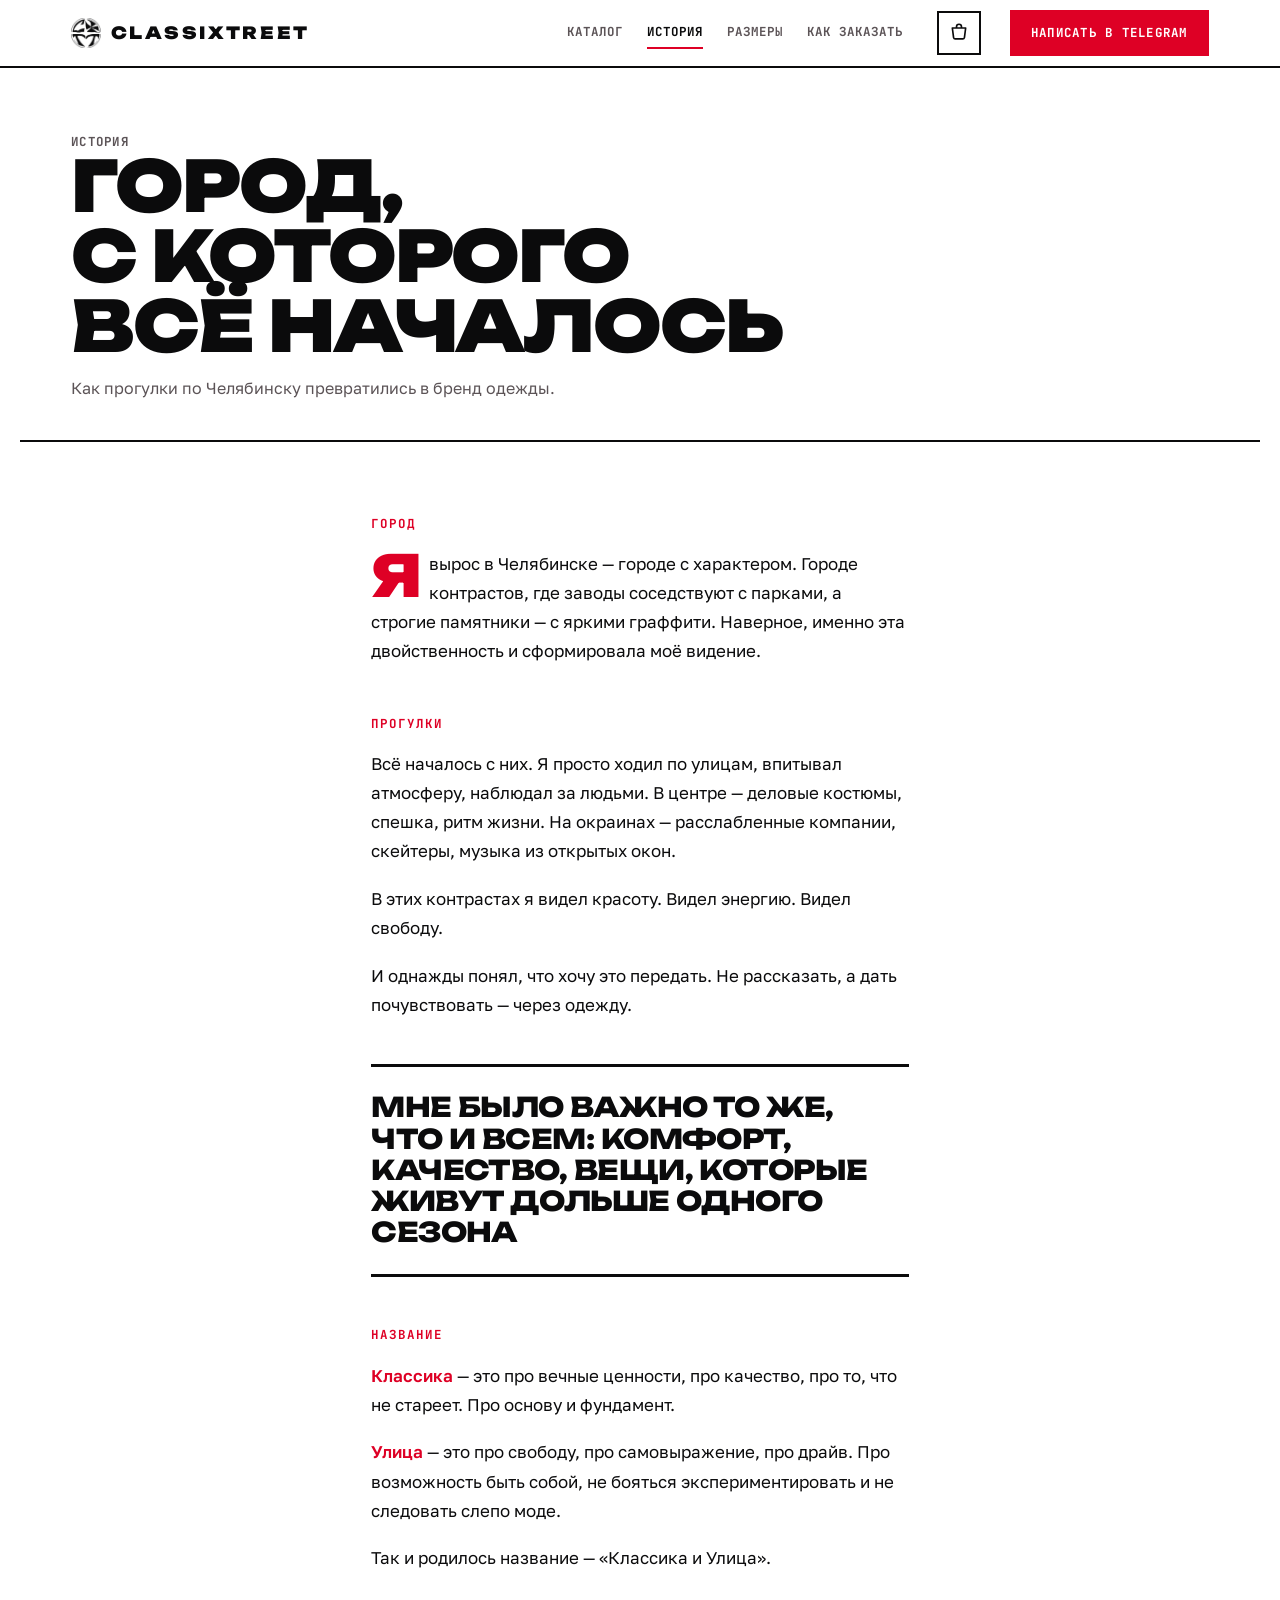
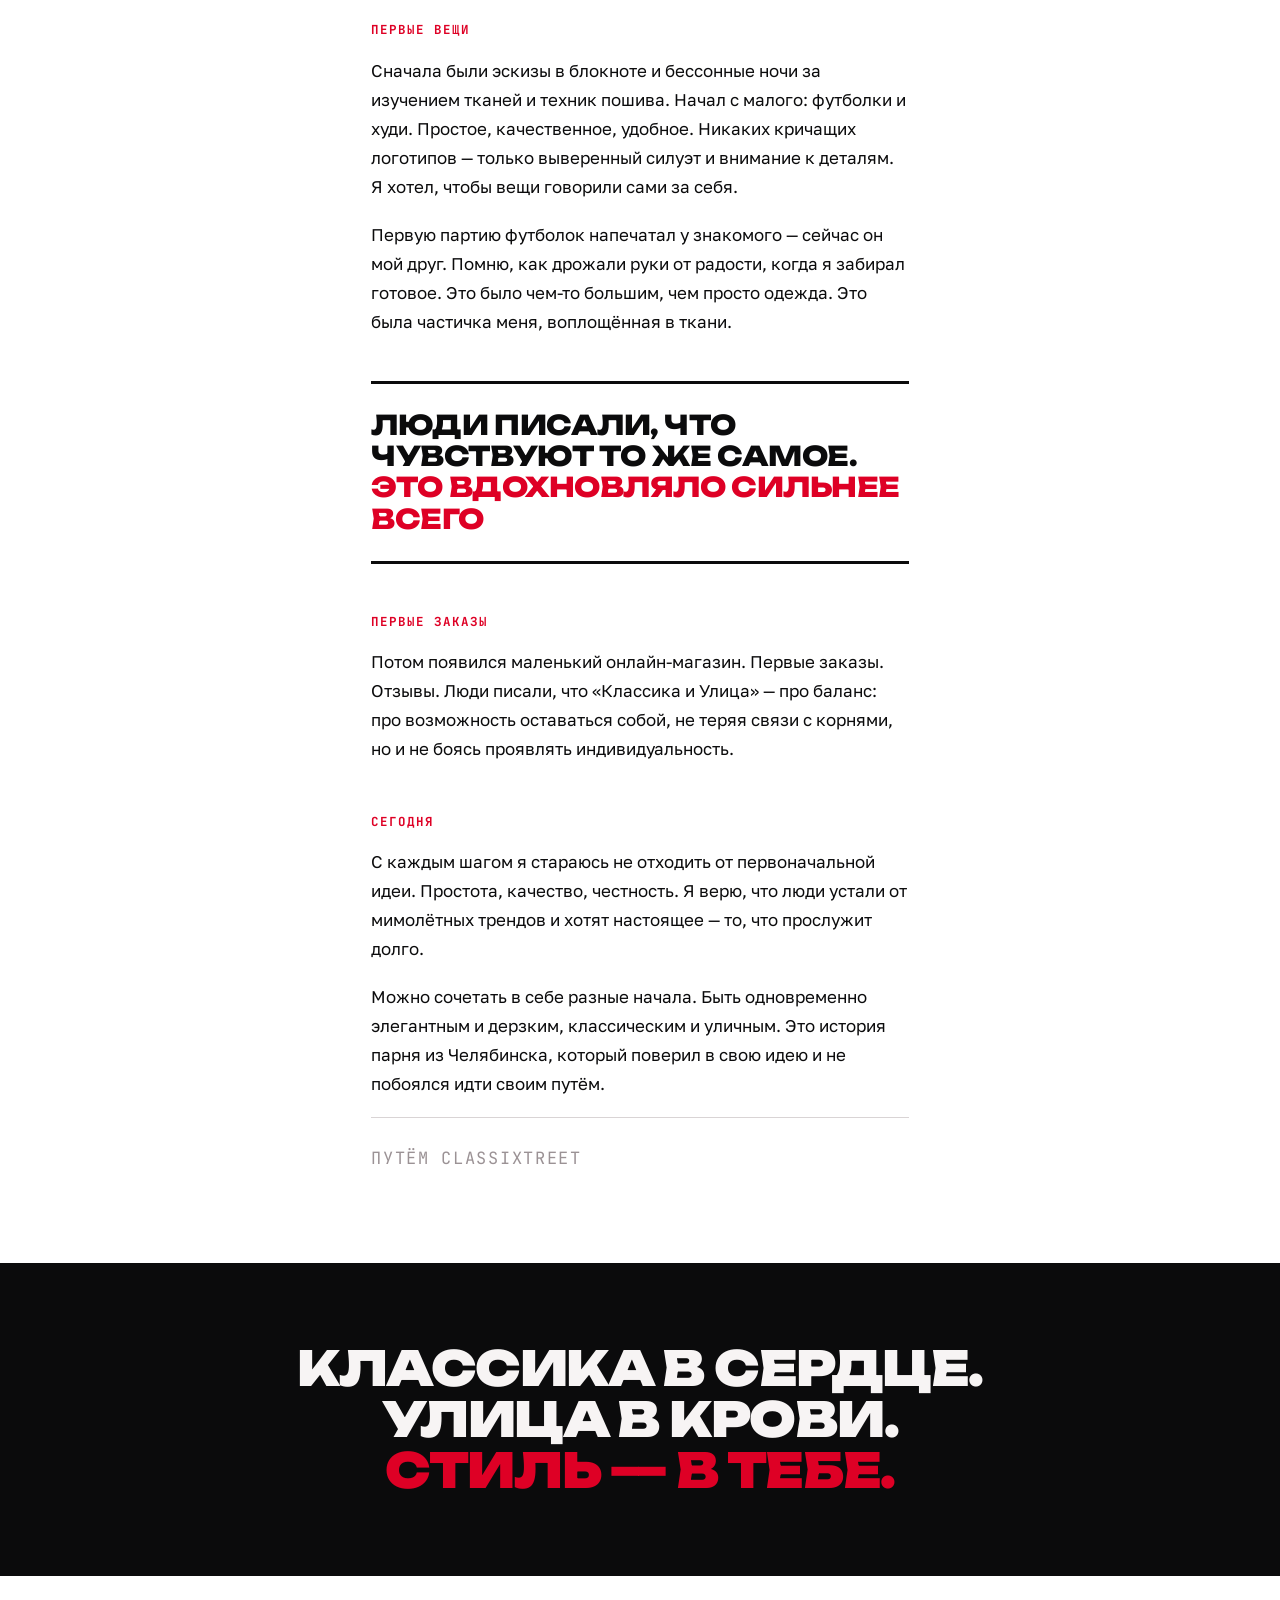
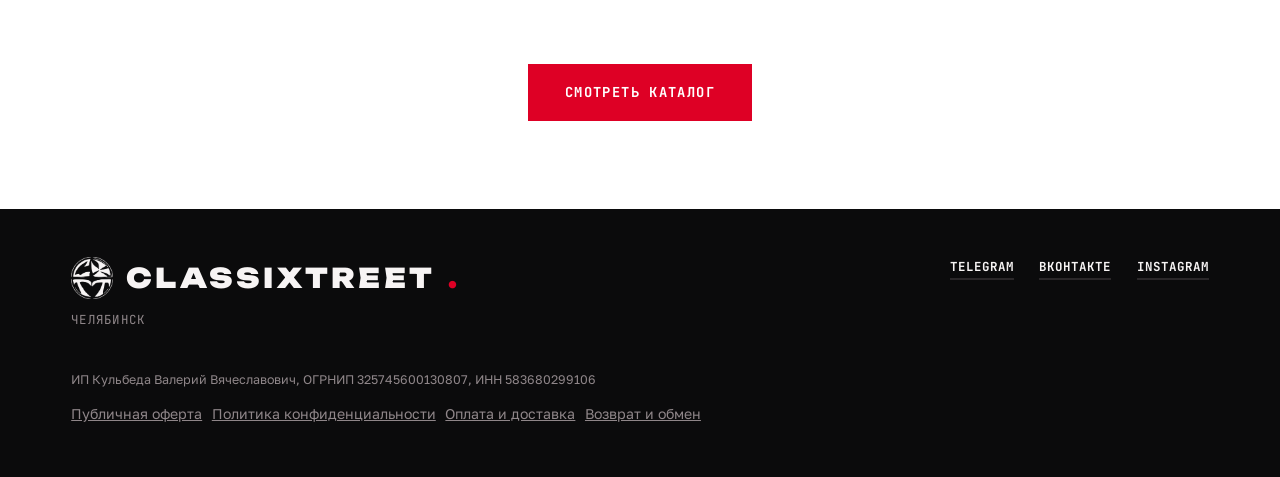
==== commit 663215b2: "Бот: токен вынесен из кода" ====
--- a/about.html
+++ b/about.html
@@ -88,17 +88,36 @@
         <p class="mono" style="color:var(--band-soft);margin:.7rem 0 0">Челябинск</p>
       </div>
       <div class="foot__links">
-        <a href="#">Telegram</a>
-        <a href="#">ВКонтакте</a>
-        <a href="#">Instagram</a>
+        <a href="https://t.me/classixtreet" target="_blank" rel="noopener">Telegram</a>
+        <a href="https://vk.com/clctt" target="_blank" rel="noopener">ВКонтакте</a>
+        <a href="https://instagram.com/cxtt_off" target="_blank" rel="noopener">Instagram</a>
       </div>
     </div>
-    <p class="foot__legal">Заполнить перед публикацией: ИП / самозанятость, ИНН, публичная оферта, политика обработки персональных данных.</p>
+    <p class="foot__legal">ИП Кульбеда Валерий Вячеславович, ОГРНИП 325745600130807, ИНН 583680299106</p>
+    <div class="foot__docs">
+      <button class="foot__doc" id="btn-offer">Публичная оферта</button>
+      <button class="foot__doc" id="btn-privacy">Политика конфиденциальности</button>
+      <button class="foot__doc" id="btn-payment">Оплата и доставка</button>
+      <button class="foot__doc" id="btn-returns">Возврат и обмен</button>
+    </div>
   </div>
 </footer>
+
+<div class="offer-modal" id="offer-modal" hidden>
+  <div class="offer-content">
+    <div class="offer-header">
+      <h2>Публичная оферта</h2>
+      <button class="offer-close" id="offer-close" aria-label="Закрыть">
+        <svg viewBox="0 0 24 24" fill="none"><path d="M6 6L18 18M18 6L6 18"/></svg>
+      </button>
+    </div>
+    <div class="offer-body" id="offer-body"></div>
+  </div>
+</div>
 
 <script src="js/products.js"></script>
 <script src="js/app.js"></script>
 <script src="js/cart.js"></script>
+<script src="js/offer.js"></script>
 </body>
 </html>
--- a/css/style.css
+++ b/css/style.css
@@ -1095,3 +1095,53 @@
 }
 .howto b{font-family:var(--f-display);font-weight:800;font-size:.98rem;text-transform:uppercase;line-height:1.15}
 .howto span{color:var(--ink-soft);font-size:.94rem;line-height:1.5}
+
+/* документы в подвале */
+.foot__docs{margin:1rem 0 0;display:flex;flex-wrap:wrap;gap:.6rem}
+.foot__doc{
+  font-family:var(--f-body);font-size:.88rem;color:var(--band-soft);
+  background:none;border:0;padding:0;cursor:pointer;text-decoration:underline;
+  transition:color .16s ease;
+}
+.foot__doc:hover{color:var(--band-fg)}
+
+/* модальное окно оферты */
+.offer-modal{
+  position:fixed;inset:0;z-index:99999;
+  background:rgba(11,11,12,.85);
+  display:flex;align-items:center;justify-content:center;
+  padding:1rem;
+}
+.offer-modal[hidden]{display:none}
+.offer-content{
+  background:var(--paper);
+  max-width:52rem;width:100%;max-height:90vh;
+  border:2px solid var(--rule);
+  display:flex;flex-direction:column;
+}
+.offer-header{
+  padding:1.2rem 1.5rem;border-bottom:2px solid var(--rule);
+  display:flex;align-items:center;justify-content:space-between;
+}
+.offer-header h2{
+  font-family:var(--f-display);font-weight:900;font-size:1.3rem;
+  text-transform:uppercase;letter-spacing:-.02em;margin:0;
+}
+.offer-close{
+  background:none;border:0;cursor:pointer;
+  width:32px;height:32px;display:grid;place-items:center;
+  color:var(--ink-soft);transition:color .16s ease;
+}
+.offer-close:hover{color:var(--ink)}
+.offer-close svg{width:18px;height:18px;stroke:currentColor;stroke-width:2.4;stroke-linecap:round}
+.offer-body{
+  padding:1.5rem;overflow-y:auto;
+  font-size:.94rem;line-height:1.65;color:var(--ink-soft);
+}
+.offer-body h3{
+  font-family:var(--f-display);font-weight:800;font-size:1.05rem;
+  text-transform:uppercase;letter-spacing:-.01em;margin:2rem 0 .8rem;color:var(--ink);
+}
+.offer-body h3:first-child{margin-top:0}
+.offer-body p{margin:.8rem 0}
+.offer-body strong{color:var(--ink);font-weight:600}
